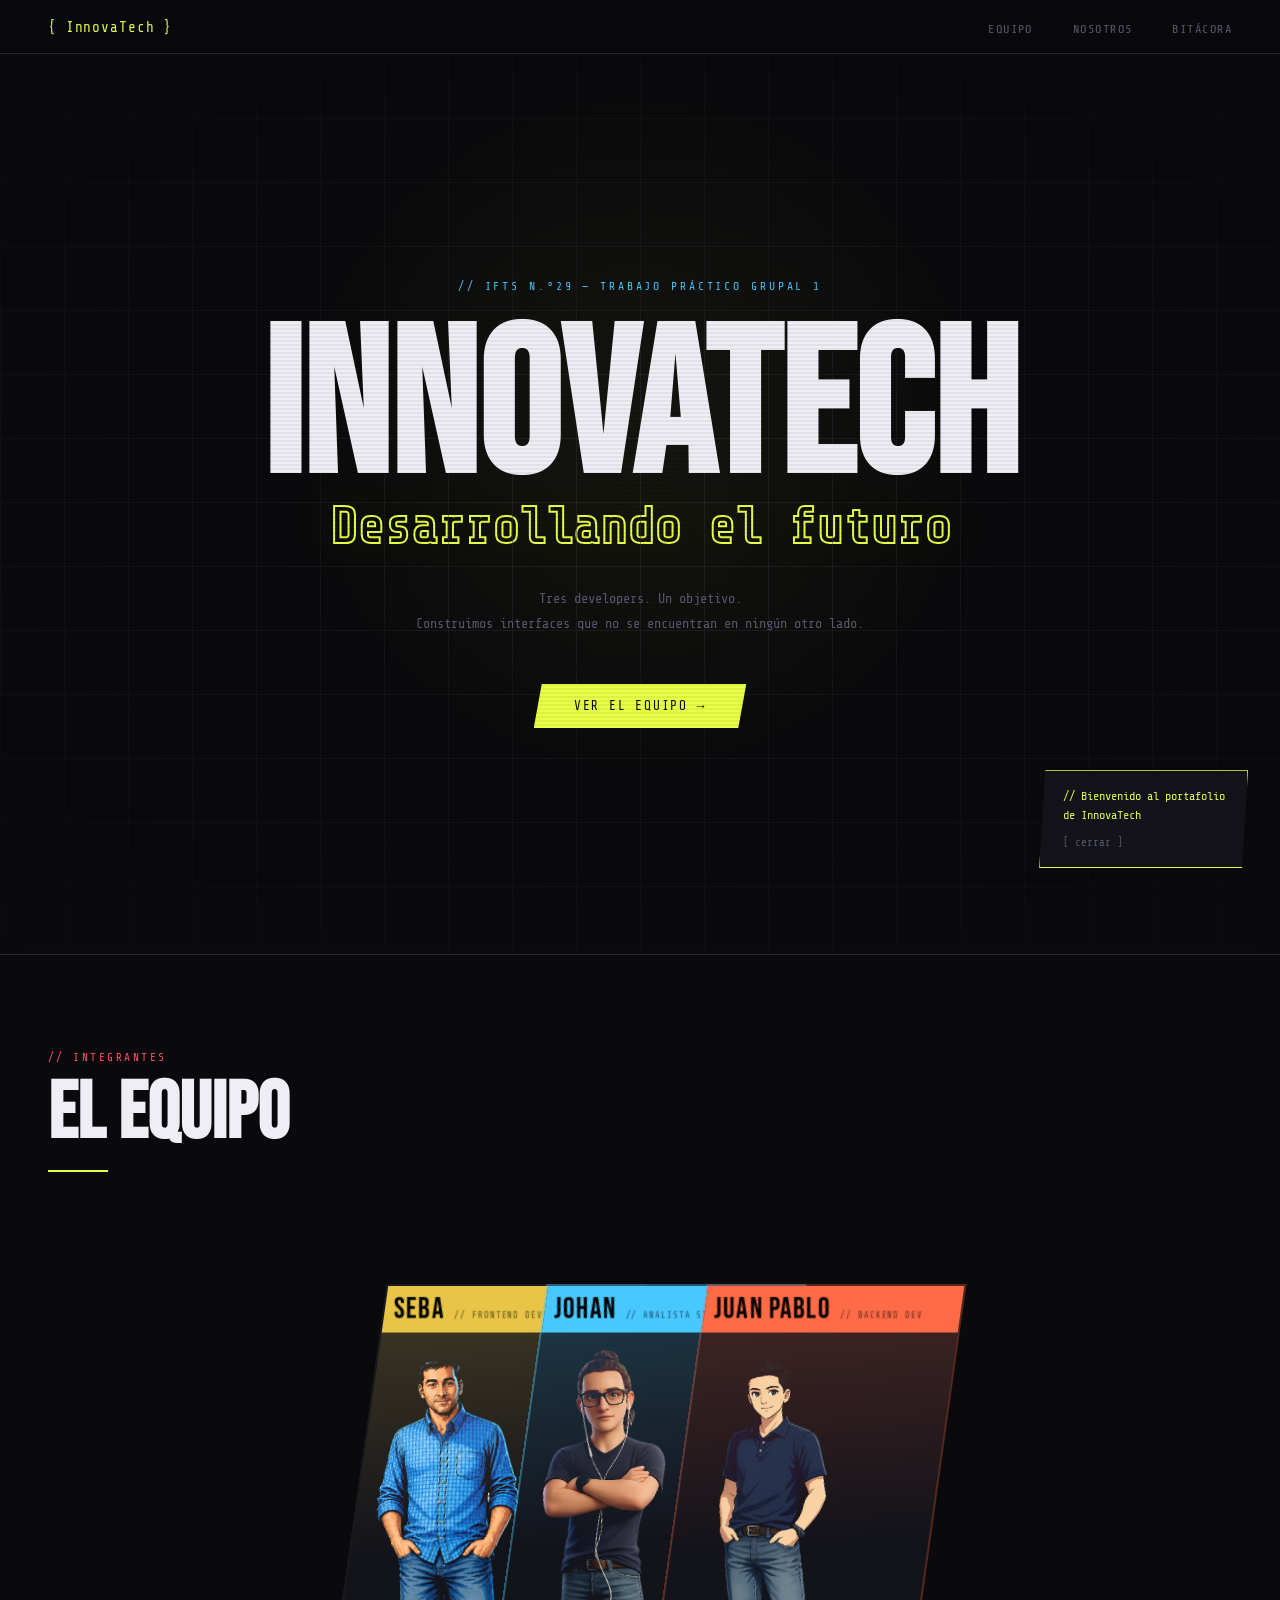
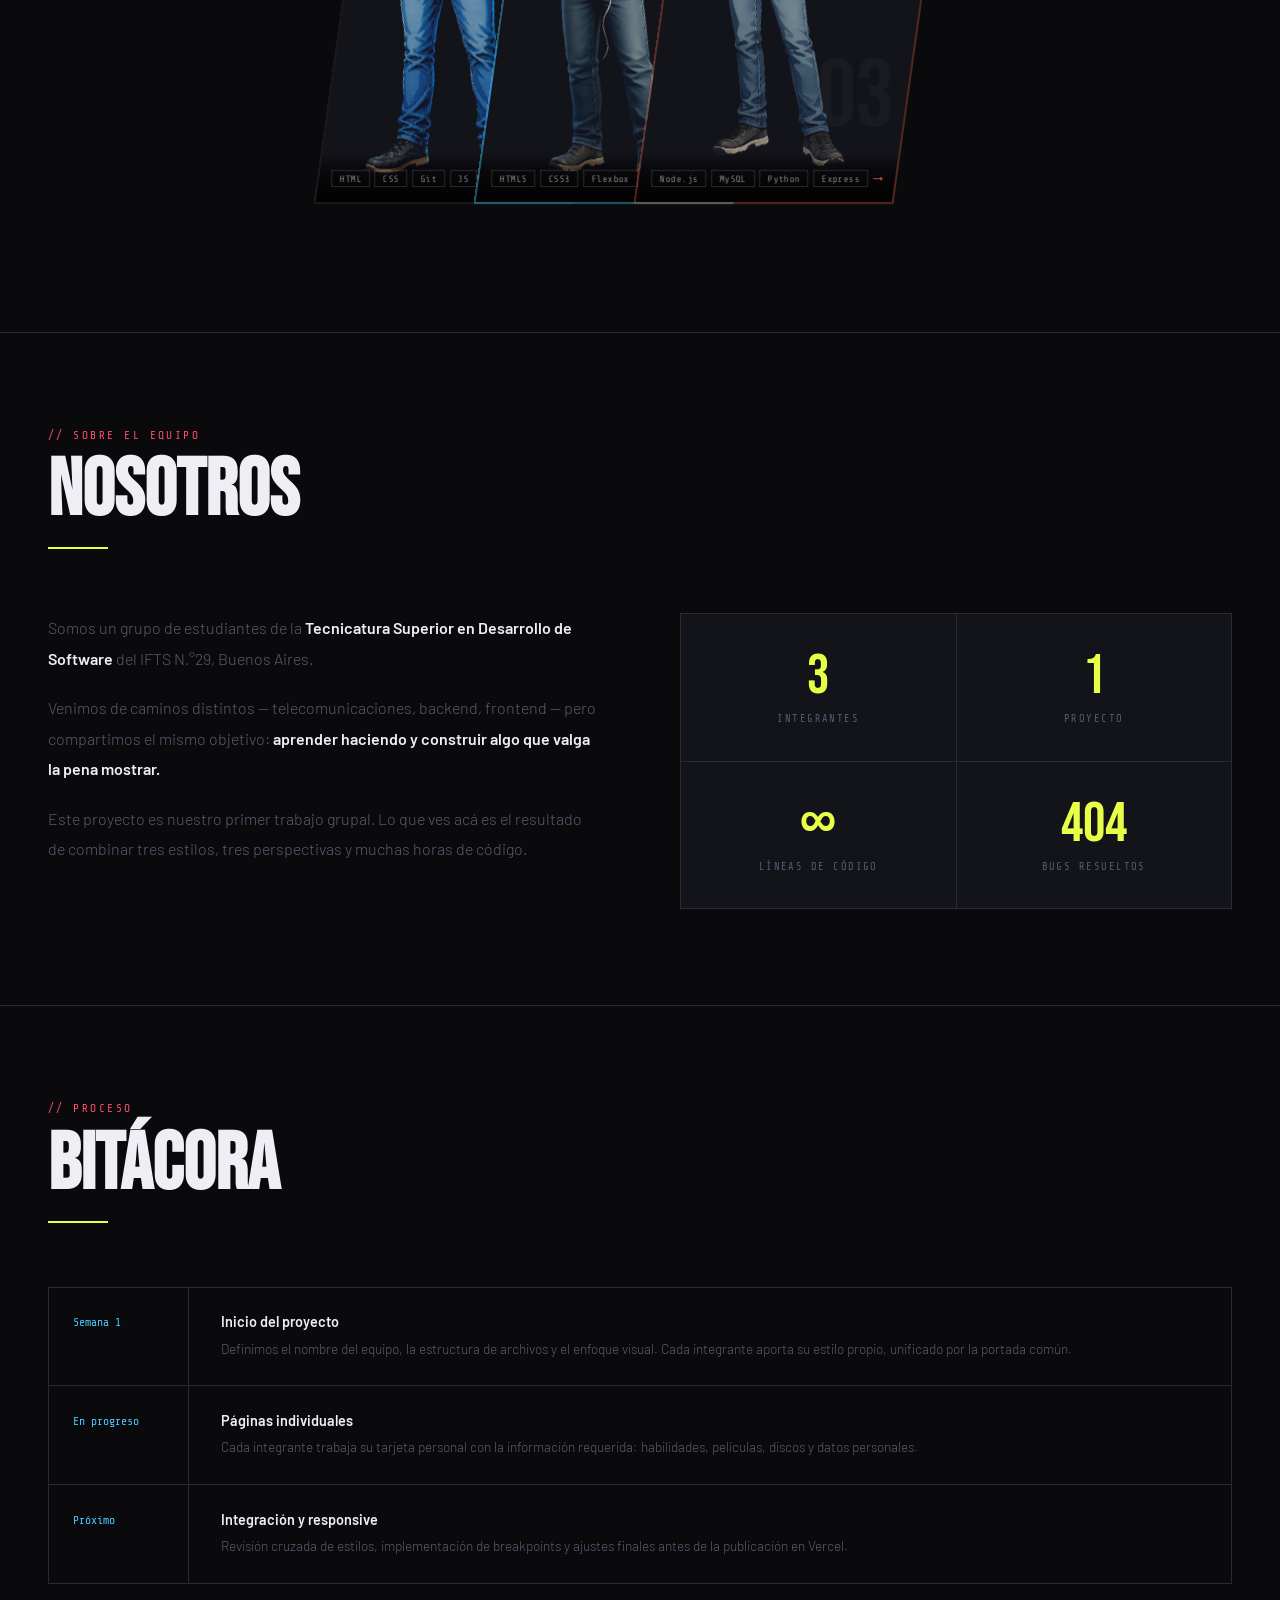
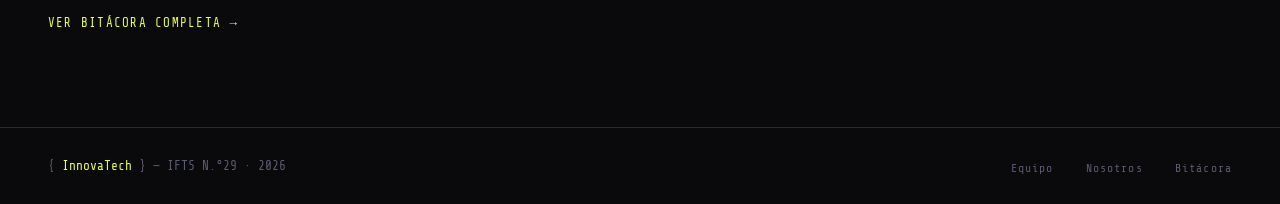
==== juanpablo.html @ 3e9b2678 "Creo otra rama" ====
<!DOCTYPE html>
<html lang="es">
<head>
  <meta charset="UTF-8" />
  <meta name="viewport" content="width=device-width, initial-scale=1.0" />
  <title>InnovaTech — Portafolio Grupal - Juan Pablo</title>
  <link rel="preconnect" href="https://fonts.googleapis.com" />
  <link href="https://fonts.googleapis.com/css2?family=Share+Tech+Mono&family=Bebas+Neue&family=Barlow:wght@300;400;600&display=swap" rel="stylesheet" />
  <link rel="stylesheet" href="css/styles.css" />
</head>
<body>
<nav>
    <span class="nav-logo">{ InnovaTech }</span>
    <ul class="nav-links">
      <li><a href="#equipo">Equipo</a></li>
      <li><a href="#nosotros">Nosotros</a></li>
      <li><a href="#bitacora">Bitácora</a></li>
    </ul>
  </nav>
  <div class="hero">
    <div class="hero-grid"></div>
    <div class="hero-glow"></div>
    <p class="hero-eyebrow">// IFTS N.°29 &mdash; Trabajo Práctico Grupal 1</p>
    <h1 class="hero-title">
      <span class="w1">INNOVATECH</span>
    </h1>
    <h2 class="w2h2">Desarrollando el futuro</h2>
    <p class="hero-sub">
      Tres developers. Un objetivo.<br>
      Construimos interfaces que no se encuentran en ningún otro lado.
    </p>
    <a href="#equipo" class="hero-cta">Ver el equipo →</a>
  </div>
  <section id="equipo">
    <div class="section-wrap">
      <p class="section-label">// integrantes</p>
      <h2 class="section-title">EL EQUIPO</h2>
      <div class="section-divider"></div>

      <div class="cards-stage">

        <!-- SEBA -->
        <a href="seba.html" class="char-card">
          <div class="char-bg"></div>
          <div class="char-banner">
            <span class="char-name">SEBA</span>
            <span class="char-role-badge">// Frontend Dev</span>
          </div>
          <img class="char-avatar" src="img/seba.png" alt="Seba" />
          <span class="char-num">01</span>
          <div class="char-footer">
            <div class="char-tags">
              <span class="char-tag">HTML</span>
              <span class="char-tag">CSS</span>
              <span class="char-tag">Git</span>
              <span class="char-tag">JS</span>
            </div>
            <span class="char-arrow">→</span>
          </div>
        </a>

        <!-- JOHAN -->
        <a href="johan.html" class="char-card">
          <div class="char-bg"></div>
          <div class="char-banner">
            <span class="char-name">JOHAN</span>
            <span class="char-role-badge">// Analista Sistemas</span>
          </div>
          <img class="char-avatar" src="img/johan.png" alt="Johan" />
          <span class="char-num">02</span>
          <div class="char-footer">
            <div class="char-tags">
              <span class="char-tag">HTML5</span>
              <span class="char-tag">CSS3</span>
              <span class="char-tag">Flexbox</span>
              <span class="char-tag">GitHub</span>
            </div>
            <span class="char-arrow">→</span>
          </div>
        </a>

        <!-- JUAN PABLO -->
        <a href="juanpablo.html" class="char-card">
          <div class="char-bg"></div>
          <div class="char-banner">
            <span class="char-name">JUAN PABLO</span>
            <span class="char-role-badge">// Backend Dev</span>
          </div>
          <img class="char-avatar" src="img/juanpablo.png" alt="Juan Pablo" />
          <span class="char-num">03</span>
          <div class="char-footer">
            <div class="char-tags">
              <span class="char-tag">Node.js</span>
              <span class="char-tag">MySQL</span>
              <span class="char-tag">Python</span>
              <span class="char-tag">Express</span>
            </div>
            <span class="char-arrow">→</span>
          </div>
        </a>

      </div>
    </div>
  </section>
  
  <section id="nosotros">
    <div class="section-wrap">
      <p class="section-label">// sobre el equipo</p>
      <h2 class="section-title">NOSOTROS</h2>
      <div class="section-divider"></div>

      <div class="about-grid">
        <div class="about-text">
          <p>Somos un grupo de estudiantes de la <strong>Tecnicatura Superior en Desarrollo de Software</strong> del IFTS N.°29, Buenos Aires.</p>
          <p>Venimos de caminos distintos — telecomunicaciones, backend, frontend — pero compartimos el mismo objetivo: <strong>aprender haciendo y construir algo que valga la pena mostrar.</strong></p>
          <p>Este proyecto es nuestro primer trabajo grupal. Lo que ves acá es el resultado de combinar tres estilos, tres perspectivas y muchas horas de código.</p>
        </div>

        <div class="about-stats">
          <div class="stat">
            <div class="stat-number">3</div>
            <div class="stat-label">Integrantes</div>
          </div>
          <div class="stat">
            <div class="stat-number">1</div>
            <div class="stat-label">Proyecto</div>
          </div>
          <div class="stat">
            <div class="stat-number">∞</div>
            <div class="stat-label">Líneas de código</div>
          </div>
          <div class="stat">
            <div class="stat-number">404</div>
            <div class="stat-label">Bugs resueltos</div>
          </div>
        </div>
      </div>

    </div>
  </section>

  <section id="bitacora">
    <div class="section-wrap">
      <p class="section-label">// proceso</p>
      <h2 class="section-title">BITÁCORA</h2>
      <div class="section-divider"></div>

      <div class="bitacora-list">

        <div class="bita-entry">
          <span class="bita-date">Semana 1</span>
          <div class="bita-content">
            <strong>Inicio del proyecto</strong>
            <p>Definimos el nombre del equipo, la estructura de archivos y el enfoque visual. Cada integrante aporta su estilo propio, unificado por la portada común.</p>
          </div>
        </div>

        <div class="bita-entry">
          <span class="bita-date">En progreso</span>
          <div class="bita-content">
            <strong>Páginas individuales</strong>
            <p>Cada integrante trabaja su tarjeta personal con la información requerida: habilidades, películas, discos y datos personales.</p>
          </div>
        </div>

        <div class="bita-entry">
          <span class="bita-date">Próximo</span>
          <div class="bita-content">
            <strong>Integración y responsive</strong>
            <p>Revisión cruzada de estilos, implementación de breakpoints y ajustes finales antes de la publicación en Vercel.</p>
          </div>
        </div>

      </div>
      <a href="bitacora.html" class="bita-link">Ver bitácora completa →</a>
    </div>
  </section>

  <footer>
    <span class="footer-brand">{ <span>InnovaTech</span> } — IFTS N.°29 · 2026</span>
    <ul class="footer-links">
      <li><a href="#equipo">Equipo</a></li>
      <li><a href="#nosotros">Nosotros</a></li>
      <li><a href="bitacora.html">Bitácora</a></li>
    </ul>
  </footer>

  <div id="toast">
    <span>// Bienvenido al portafolio<br>de InnovaTech</span>
    <span id="toast-close">[ cerrar ]</span>
  </div>

  <script src="js/main.js"></script>
</body>
</html>
---- css/styles.css ----
/* RESET & VARIABLES*/
*, *::before, *::after {
  box-sizing: border-box;
  margin: 0;
  padding: 0;
}

:root {
  --bg:      #0a0a0c;
  --card-bg: #13131a;
  --border:  #2a2a36;
  --accent:  #e8ff47;
  --accent2: #ff4f6d;
  --accent3: #47c8ff;
  --text:    #eeeef4;
  --muted:   #5a5a70;
  --mono:    'Share Tech Mono', monospace;
  --display: 'Bebas Neue', sans-serif;
  --body:    'Barlow', sans-serif;
  --c1: #e8c547;
  --c2: #47c8ff;
  --c3: #ff6b47;
}

html {
  scroll-behavior: smooth;
}

body {
  background: var(--bg);
  color: var(--text);
  font-family: var(--body);
  overflow-x: hidden;
}

body::after {
  content: '';
  position: fixed;
  inset: 0;
  background: repeating-linear-gradient(
    0deg,
    transparent,
    transparent 2px,
    rgba(0,0,0,0.05) 2px,
    rgba(0,0,0,0.05) 4px
  );
  pointer-events: none;
  z-index: 999;
}

.w2h2{
    color: transparent;
    -webkit-text-stroke: 2px var(--accent);
    font-family: var(--mono);
    display: block;
    font-size: 50px;
    text-shadow: 0 0 60px rgba(232,255,71,0.15);
    margin-bottom: 2rem;;
}

nav {
  position: sticky;
  top: 0;
  z-index: 100;
  background: rgba(10,10,12,0.93);
  backdrop-filter: blur(16px);
  border-bottom: 1px solid var(--border);
  padding: 0 3rem;
  display: flex;
  align-items: center;
  justify-content: space-between;
  height: 54px;
}

.nav-logo {
  font-family: var(--mono);
  font-size: 0.9rem;
  color: var(--accent);
  letter-spacing: 0.06em;
}

.nav-links {
  display: flex;
  gap: 2.5rem;
  list-style: none;
}

.nav-links a {
  font-family: var(--mono);
  font-size: 0.75rem;
  color: var(--muted);
  text-decoration: none;
  letter-spacing: 0.12em;
  text-transform: uppercase;
  transition: color 0.2s;
}

.nav-links a:hover {
  color: var(--accent);
}

.hero {
  position: relative;
  min-height: 100vh;
  display: flex;
  flex-direction: column;
  align-items: center;
  justify-content: center;
  text-align: center;
  padding: 4rem 2rem;
  overflow: hidden;
}

.hero-grid {
  position: absolute;
  inset: 0;
  background-image:
    linear-gradient(rgba(42,42,54,0.5) 1px, transparent 1px),
    linear-gradient(90deg, rgba(42,42,54,0.5) 1px, transparent 1px);
  background-size: 64px 64px;
  mask-image: radial-gradient(ellipse 80% 70% at 50% 50%, black, transparent);
}

.hero-glow {
  position: absolute;
  width: 700px;
  height: 700px;
  border-radius: 50%;
  background: radial-gradient(circle, rgba(232,255,71,0.05) 0%, transparent 70%);
  top: 50%;
  left: 50%;
  transform: translate(-50%, -60%);
  pointer-events: none;
}

.hero-eyebrow {
  font-family: var(--mono);
  font-size: 0.72rem;
  color: var(--accent3);
  letter-spacing: 0.25em;
  text-transform: uppercase;
  margin-bottom: 2rem;
  opacity: 0;
  animation: fadeUp 0.6s ease forwards 0.2s;
  position: relative;
}

.hero-title {
  font-family: var(--display);
  font-size: clamp(5rem, 16vw, 13rem);
  line-height: 0.85;
  opacity: 0;
  animation: fadeUp 0.7s ease forwards 0.4s;
  position: relative;
}

.hero-title .w1 {
  color: var(--text);
  display: block;
}

.hero-title .w2 {
  color: transparent;
  -webkit-text-stroke: 2px var(--accent);
  display: block;
  text-shadow: 0 0 60px rgba(232,255,71,0.15);
}

.hero-sub {
  font-family: var(--mono);
  font-size: 0.85rem;
  color: var(--muted);
  line-height: 1.8;
  max-width: 460px;
  margin-bottom: 3rem;
  opacity: 0;
  animation: fadeUp 0.7s ease forwards 0.6s;
  position: relative;
}

.hero-cta {
  display: inline-block;
  font-family: var(--mono);
  font-size: 0.8rem;
  letter-spacing: 0.14em;
  text-transform: uppercase;
  color: var(--bg);
  background: var(--accent);
  padding: 0.9rem 2.5rem;
  text-decoration: none;
  clip-path: polygon(8px 0%, 100% 0%, calc(100% - 8px) 100%, 0% 100%);
  transition: box-shadow 0.2s, transform 0.2s;
  opacity: 0;
  animation: fadeUp 0.7s ease forwards 0.8s;
  position: relative;
}

.hero-cta:hover {
  box-shadow: 0 0 32px rgba(232,255,71,0.4);
  transform: translateY(-2px);
}

@keyframes fadeUp {
  from {
    opacity: 0;
    transform: translateY(24px);
  }
  to {
    opacity: 1;
    transform: translateY(0);
  }
}


#equipo {
  border-top: 1px solid var(--border);
}

.section-wrap {
  max-width: 1300px;
  margin: 0 auto;
  padding: 6rem 3rem;
}

.section-label {
  font-family: var(--mono);
  font-size: 0.7rem;
  color: var(--accent2);
  letter-spacing: 0.22em;
  text-transform: uppercase;
  margin-bottom: 0.6rem;
}

.section-title {
  font-family: var(--display);
  font-size: clamp(2.8rem, 7vw, 5rem);
  color: var(--text);
  line-height: 1;
  margin-bottom: 1rem;
}

.section-divider {
  width: 60px;
  height: 2px;
  background: var(--accent);
  margin-bottom: 4rem;
}

#equipo {
  border-top: 1px solid var(--border);
}

.cards-stage {
  display: flex;
  justify-content: center;
  align-items: flex-end;
  position: relative;
  padding: 3rem 0 2rem;
  margin: 0 -2rem;
}

.char-card {
  position: relative;
  width: 260px;
  height: 520px;
  flex-shrink: 0;
  text-decoration: none;
  color: inherit;
  cursor: pointer;
  overflow: hidden;
  border: 2px solid rgba(255,255,255,0.06);
  transform-style: preserve-3d;
  transition:
    transform 0.35s cubic-bezier(.22,1,.36,1),
    border-color 0.3s,
    box-shadow 0.35s;
}

.char-card::before {
  content: '';
  position: absolute;
  inset: 0;
  background: linear-gradient(175deg, var(--char-color) 0%, transparent 50%);
  opacity: 0.22;
  transition: opacity 0.3s;
  z-index: 0;
}

.char-card:hover::before {
  opacity: 0.4;
}

.char-bg {
  position: absolute;
  inset: 0;
  background: var(--card-bg);
  z-index: -1;
}

.char-card:nth-child(1) {
  --char-color: var(--c1);
  transform: skewX(-8deg) translateX(40px);
  z-index: 1;
  margin-right: -60px;
}

.char-card:nth-child(2) {
  --char-color: var(--c2);
  transform: skewX(-8deg) translateX(0px);
  z-index: 2;
  margin-right: -60px;
  border-color: rgba(71,200,255,0.4);
}

.char-card:nth-child(3) {
  --char-color: var(--c3);
  transform: skewX(-8deg) translateX(-40px);
  z-index: 3;
  border-color: rgba(255,107,71,0.3);
}

.char-card:hover {
  transform: skewX(-2deg) translateY(-24px) scale(1.04) !important;
  z-index: 10 !important;
}

.char-card:nth-child(1):hover {
  border-color: var(--c1);
  box-shadow: 0 0 0 1px var(--c1), 0 24px 60px rgba(232,197,71,0.25);
}

.char-card:nth-child(2):hover {
  border-color: var(--c2);
  box-shadow: 0 0 0 1px var(--c2), 0 24px 60px rgba(71,200,255,0.25);
}

.char-card:nth-child(3):hover {
  border-color: var(--c3);
  box-shadow: 0 0 0 1px var(--c3), 0 24px 60px rgba(255,107,71,0.25);
}

.char-banner {
  position: absolute;
  top: 0;
  left: -10px;
  right: -10px;
  padding: 0.65rem 1.2rem 0.5rem;
  background: var(--char-color);
  z-index: 4;
  display: flex;
  align-items: baseline;
  gap: 0.6rem;
  transform: skewX(8deg);
}

.char-name {
  font-family: var(--display);
  font-size: 1.8rem;
  color: #000;
  letter-spacing: 0.04em;
  line-height: 1;
}

.char-role-badge {
  font-family: var(--mono);
  font-size: 0.56rem;
  color: rgba(0,0,0,0.6);
  letter-spacing: 0.1em;
  text-transform: uppercase;
}

.char-avatar {
  position: absolute;
  bottom: 0;
  left: 50%;
  transform: translateX(-50%) skewX(8deg);
  height: 90%;
  width: auto;
  object-fit: contain;
  object-position: bottom;
  z-index: 2;
  mix-blend-mode: lighten;
  transition: transform 0.35s cubic-bezier(.22,1,.36,1);
  transform-origin: bottom center;
}

.char-card:hover .char-avatar {
  transform: translateX(-50%) skewX(8deg) scale(1.05) translateY(-8px);
}

.char-footer {
  position: absolute;
  bottom: 0;
  left: -10px;
  right: -10px;
  padding: 1rem 1.4rem 0.9rem;
  background: linear-gradient(to top, rgba(0,0,0,0.97) 0%, rgba(0,0,0,0.5) 70%, transparent 100%);
  z-index: 4;
  display: flex;
  align-items: center;
  justify-content: space-between;
  transform: skewX(8deg);
}

.char-tags {
  display: flex;
  flex-wrap: wrap;
  gap: 0.3rem;
}

.char-tag {
  font-family: var(--mono);
  font-size: 0.58rem;
  padding: 0.15rem 0.45rem;
  border: 1px solid rgba(255,255,255,0.15);
  color: rgba(255,255,255,0.5);
  letter-spacing: 0.05em;
}

.char-arrow {
  font-family: var(--mono);
  font-size: 1rem;
  color: var(--char-color);
  transition: transform 0.2s;
}

.char-card:hover .char-arrow {
  transform: translateX(4px);
}

.char-num {
  position: absolute;
  bottom: 3.5rem;
  right: 0.8rem;
  font-family: var(--display);
  font-size: 6rem;
  color: rgba(255,255,255,0.03);
  line-height: 1;
  z-index: 1;
  user-select: none;
  transform: skewX(8deg);
} 

#nosotros {
  border-top: 1px solid var(--border);
}

.about-grid {
  display: grid;
  grid-template-columns: 1fr 1fr;
  gap: 5rem;
  align-items: start;
}

.about-text p {
  font-size: 1rem;
  color: var(--muted);
  line-height: 1.9;
  margin-bottom: 1.2rem;
  font-weight: 300;
}

.about-text p strong {
  color: var(--text);
  font-weight: 600;
}

.about-stats {
  display: grid;
  grid-template-columns: 1fr 1fr;
  gap: 1px;
  background: var(--border);
  border: 1px solid var(--border);
}

.stat {
  background: var(--card-bg);
  padding: 2.2rem;
  text-align: center;
}

.stat-number {
  font-family: var(--display);
  font-size: 3.5rem;
  color: var(--accent);
  line-height: 1;
  margin-bottom: 0.5rem;
}

.stat-label {
  font-family: var(--mono);
  font-size: 0.65rem;
  color: var(--muted);
  letter-spacing: 0.14em;
  text-transform: uppercase;
}

#bitacora {
  border-top: 1px solid var(--border);
}

.bitacora-list {
  display: flex;
  flex-direction: column;
  border: 1px solid var(--border);
}

.bita-entry {
  display: grid;
  grid-template-columns: 140px 1fr;
  border-bottom: 1px solid var(--border);
  transition: background 0.2s;
}

.bita-entry:last-child {
  border-bottom: none;
}

.bita-entry:hover {
  background: var(--card-bg);
}

.bita-date {
  font-family: var(--mono);
  font-size: 0.72rem;
  color: var(--accent3);
  padding: 1.8rem 1.5rem;
  border-right: 1px solid var(--border);
}

.bita-content {
  padding: 1.6rem 2rem;
}

.bita-content strong {
  display: block;
  color: var(--text);
  font-size: 0.9rem;
  margin-bottom: 0.4rem;
  font-weight: 600;
}

.bita-content p {
  color: var(--muted);
  font-size: 0.85rem;
  line-height: 1.7;
  font-weight: 300;
}

.bita-link {
  display: inline-flex;
  align-items: center;
  gap: 0.5rem;
  margin-top: 2rem;
  font-family: var(--mono);
  font-size: 0.78rem;
  letter-spacing: 0.1em;
  text-transform: uppercase;
  color: var(--accent);
  text-decoration: none;
  transition: gap 0.2s;
}

.bita-link:hover {
  gap: 0.9rem;
}

footer {
  border-top: 1px solid var(--border);
  padding: 1.8rem 3rem;
  display: flex;
  align-items: center;
  justify-content: space-between;
}

.footer-brand {
  font-family: var(--mono);
  font-size: 0.8rem;
  color: var(--muted);
}

.footer-brand span {
  color: var(--accent);
}

.footer-links {
  display: flex;
  gap: 2rem;
  list-style: none;
}

.footer-links a {
  font-family: var(--mono);
  font-size: 0.72rem;
  color: var(--muted);
  text-decoration: none;
  letter-spacing: 0.1em;
  transition: color 0.2s;
}

.footer-links a:hover {
  color: var(--accent);
}

#toast {
  position: fixed;
  bottom: 2rem;
  right: 2rem;
  background: var(--card-bg);
  border: 1px solid var(--accent);
  padding: 1rem 1.4rem;
  font-family: var(--mono);
  font-size: 0.75rem;
  color: var(--accent);
  z-index: 500;
  max-width: 260px;
  line-height: 1.6;
  transform: translateY(20px);
  opacity: 0;
  transition: transform 0.4s ease, opacity 0.4s ease;
  clip-path: polygon(6px 0%, 100% 0%, calc(100% - 6px) 100%, 0% 100%);
}

#toast.visible {
  transform: translateY(0);
  opacity: 1;
}

#toast-close {
  display: block;
  margin-top: 0.5rem;
  color: var(--muted);
  font-size: 0.68rem;
  cursor: pointer;
}

@media (max-width: 900px) {
  .cards-stage {
    flex-direction: column;
    align-items: center;
    gap: 1.5rem;
    padding: 1rem 0;
    margin: 0;
  }

  .char-card {
    width: 100%;
    max-width: 320px;
    height: 420px;
    margin: 0 !important;
  }

  .char-card:nth-child(1),
  .char-card:nth-child(2),
  .char-card:nth-child(3) {
    transform: none !important;
  }

  .char-banner,
  .char-footer,
  .char-num {
    transform: none !important;
  }

  .char-avatar {
    transform: translateX(-50%) !important;
  }

  .char-card:hover {
    transform: translateY(-8px) !important;
  }

  .about-grid {
    grid-template-columns: 1fr;
    gap: 2.5rem;
  }

  .section-wrap {
    padding: 4rem 1.5rem;
  }

  nav {
    padding: 0 1.5rem;
  }
}

@media (max-width: 400px) {
  .nav-links {
    display: none;
  }

  .hero-title {
    font-size: 4rem;
  }

  .about-stats {
    grid-template-columns: 1fr;
  }

  footer {
    flex-direction: column;
    gap: 1rem;
    text-align: center;
  }

  .bita-entry {
    grid-template-columns: 1fr;
  }

  .bita-date {
    border-right: none;
    border-bottom: 1px solid var(--border);
  }
}
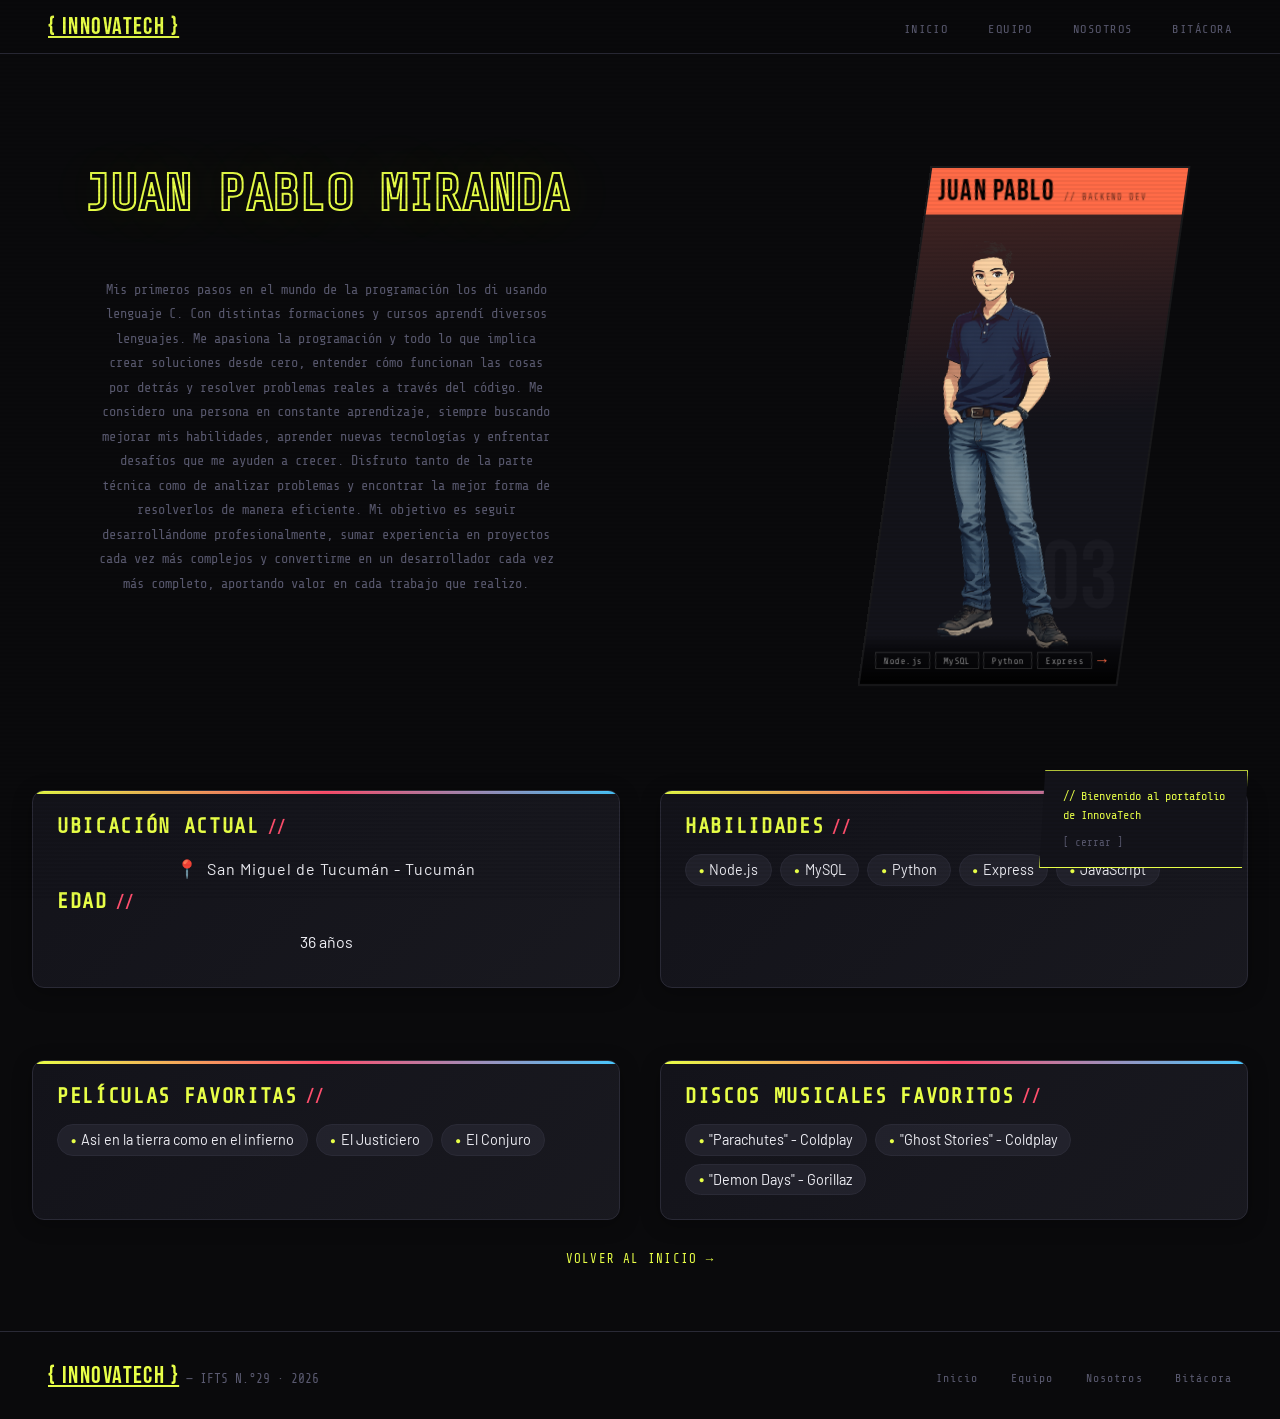
==== commit 8f3f32c2: "Se agregan vistas de las tarjetas personales, se coloca boton hamburguesa para dispositivos con reso" ====
--- a/juanpablo.html
+++ b/juanpablo.html
@@ -11,77 +11,25 @@
 </head>
 <body>
 <nav>
-    <span class="nav-logo">{ InnovaTech }</span>
+    <span><a href="/index.html" class="nav-logo">{ InnovaTech }</a></span>
+    <button class="nav-toggle">☰</button>
     <ul class="nav-links">
-      <li><a href="#equipo">Equipo</a></li>
-      <li><a href="#nosotros">Nosotros</a></li>
-      <li><a href="#bitacora">Bitácora</a></li>
+      <li><a href="/index.html">Inicio</a></li>
+      <li><a href="/index.html#equipo">Equipo</a></li>
+      <li><a href="/index.html#nosotros">Nosotros</a></li>
+      <li><a href="/bitacora.html">Bitácora</a></li>
     </ul>
   </nav>
   <div class="hero">
-    <div class="hero-grid"></div>
-    <div class="hero-glow"></div>
-    <p class="hero-eyebrow">// IFTS N.°29 &mdash; Trabajo Práctico Grupal 1</p>
-    <h1 class="hero-title">
-      <span class="w1">INNOVATECH</span>
-    </h1>
-    <h2 class="w2h2">Desarrollando el futuro</h2>
-    <p class="hero-sub">
-      Tres developers. Un objetivo.<br>
-      Construimos interfaces que no se encuentran en ningún otro lado.
-    </p>
-    <a href="#equipo" class="hero-cta">Ver el equipo →</a>
-  </div>
-  <section id="equipo">
-    <div class="section-wrap">
-      <p class="section-label">// integrantes</p>
-      <h2 class="section-title">EL EQUIPO</h2>
-      <div class="section-divider"></div>
-
+    <div class="hero-columnas-grid">
+      <div class="personal-info">
+        <h2 class="w2h2-sub">JUAN PABLO MIRANDA</h2>
+        <p class="hero-sub">
+          Mis primeros pasos en el mundo de la programación los di usando lenguaje C. Con distintas formaciones y cursos aprendí diversos lenguajes. Me apasiona la programación y todo lo que implica crear soluciones desde cero, entender cómo funcionan las cosas por detrás y resolver problemas reales a través del código. Me considero una persona en constante aprendizaje, siempre buscando mejorar mis habilidades, aprender nuevas tecnologías y enfrentar desafíos que me ayuden a crecer. Disfruto tanto de la parte técnica como de analizar problemas y encontrar la mejor forma de resolverlos de manera eficiente. Mi objetivo es seguir desarrollándome profesionalmente, sumar experiencia en proyectos cada vez más complejos y convertirme en un desarrollador cada vez más completo, aportando valor en cada trabajo que realizo.
+        </p>
+      </div>
       <div class="cards-stage">
-
-        <!-- SEBA -->
-        <a href="seba.html" class="char-card">
-          <div class="char-bg"></div>
-          <div class="char-banner">
-            <span class="char-name">SEBA</span>
-            <span class="char-role-badge">// Frontend Dev</span>
-          </div>
-          <img class="char-avatar" src="img/seba.png" alt="Seba" />
-          <span class="char-num">01</span>
-          <div class="char-footer">
-            <div class="char-tags">
-              <span class="char-tag">HTML</span>
-              <span class="char-tag">CSS</span>
-              <span class="char-tag">Git</span>
-              <span class="char-tag">JS</span>
-            </div>
-            <span class="char-arrow">→</span>
-          </div>
-        </a>
-
-        <!-- JOHAN -->
-        <a href="johan.html" class="char-card">
-          <div class="char-bg"></div>
-          <div class="char-banner">
-            <span class="char-name">JOHAN</span>
-            <span class="char-role-badge">// Analista Sistemas</span>
-          </div>
-          <img class="char-avatar" src="img/johan.png" alt="Johan" />
-          <span class="char-num">02</span>
-          <div class="char-footer">
-            <div class="char-tags">
-              <span class="char-tag">HTML5</span>
-              <span class="char-tag">CSS3</span>
-              <span class="char-tag">Flexbox</span>
-              <span class="char-tag">GitHub</span>
-            </div>
-            <span class="char-arrow">→</span>
-          </div>
-        </a>
-
-        <!-- JUAN PABLO -->
-        <a href="juanpablo.html" class="char-card">
+        <div class="char-card personal-card-jp">
           <div class="char-bg"></div>
           <div class="char-banner">
             <span class="char-name">JUAN PABLO</span>
@@ -98,91 +46,51 @@
             </div>
             <span class="char-arrow">→</span>
           </div>
-        </a>
-
+        </div>
+      </div>
+      
+      <div class="info-section">
+        <h3>Ubicación Actual</h3>
+        <p class="info-text nav-logo location-title">San Miguel de Tucumán - Tucumán</p>
+        <h3>Edad</h3>
+        <p class="info-text">36 años</p>
+      </div>
+      <div class="info-section">
+        <h3 class="skills-title">Habilidades</h3>
+        <ul>
+          <li>Node.js</li>
+          <li>MySQL</li>
+          <li>Python</li>
+          <li>Express</li>
+          <li>JavaScript</li>
+        </ul>
+      </div>
+      <div class="info-section">
+        <h3 class="movies-title">Películas Favoritas</h3>
+        <ul>
+          <li>Asi en la tierra como en el infierno</li>
+          <li>El Justiciero</li>
+          <li>El Conjuro</li>
+        </ul>
+      </div>
+      <div class="info-section">
+        <h3 class="music-title">Discos Musicales Favoritos</h3>
+        <ul>
+          <li>"Parachutes" - Coldplay</li>
+          <li>"Ghost Stories" - Coldplay</li>
+          <li>"Demon Days" - Gorillaz</li>
+        </ul>
       </div>
     </div>
-  </section>
-  
-  <section id="nosotros">
-    <div class="section-wrap">
-      <p class="section-label">// sobre el equipo</p>
-      <h2 class="section-title">NOSOTROS</h2>
-      <div class="section-divider"></div>
-
-      <div class="about-grid">
-        <div class="about-text">
-          <p>Somos un grupo de estudiantes de la <strong>Tecnicatura Superior en Desarrollo de Software</strong> del IFTS N.°29, Buenos Aires.</p>
-          <p>Venimos de caminos distintos — telecomunicaciones, backend, frontend — pero compartimos el mismo objetivo: <strong>aprender haciendo y construir algo que valga la pena mostrar.</strong></p>
-          <p>Este proyecto es nuestro primer trabajo grupal. Lo que ves acá es el resultado de combinar tres estilos, tres perspectivas y muchas horas de código.</p>
-        </div>
-
-        <div class="about-stats">
-          <div class="stat">
-            <div class="stat-number">3</div>
-            <div class="stat-label">Integrantes</div>
-          </div>
-          <div class="stat">
-            <div class="stat-number">1</div>
-            <div class="stat-label">Proyecto</div>
-          </div>
-          <div class="stat">
-            <div class="stat-number">∞</div>
-            <div class="stat-label">Líneas de código</div>
-          </div>
-          <div class="stat">
-            <div class="stat-number">404</div>
-            <div class="stat-label">Bugs resueltos</div>
-          </div>
-        </div>
-      </div>
-
-    </div>
-  </section>
-
-  <section id="bitacora">
-    <div class="section-wrap">
-      <p class="section-label">// proceso</p>
-      <h2 class="section-title">BITÁCORA</h2>
-      <div class="section-divider"></div>
-
-      <div class="bitacora-list">
-
-        <div class="bita-entry">
-          <span class="bita-date">Semana 1</span>
-          <div class="bita-content">
-            <strong>Inicio del proyecto</strong>
-            <p>Definimos el nombre del equipo, la estructura de archivos y el enfoque visual. Cada integrante aporta su estilo propio, unificado por la portada común.</p>
-          </div>
-        </div>
-
-        <div class="bita-entry">
-          <span class="bita-date">En progreso</span>
-          <div class="bita-content">
-            <strong>Páginas individuales</strong>
-            <p>Cada integrante trabaja su tarjeta personal con la información requerida: habilidades, películas, discos y datos personales.</p>
-          </div>
-        </div>
-
-        <div class="bita-entry">
-          <span class="bita-date">Próximo</span>
-          <div class="bita-content">
-            <strong>Integración y responsive</strong>
-            <p>Revisión cruzada de estilos, implementación de breakpoints y ajustes finales antes de la publicación en Vercel.</p>
-          </div>
-        </div>
-
-      </div>
-      <a href="bitacora.html" class="bita-link">Ver bitácora completa →</a>
-    </div>
-  </section>
-
+    <a href="index.html" class="bita-link">Volver al inicio →</a>
+  </div>
   <footer>
-    <span class="footer-brand">{ <span>InnovaTech</span> } — IFTS N.°29 · 2026</span>
+    <span class="footer-brand"><span><a href="/index.html" class="nav-logo">{ InnovaTech }</a></span> — IFTS N.°29 · 2026</span>
     <ul class="footer-links">
-      <li><a href="#equipo">Equipo</a></li>
-      <li><a href="#nosotros">Nosotros</a></li>
-      <li><a href="bitacora.html">Bitácora</a></li>
+      <li><a href="/index.html">Inicio</a></li>
+      <li><a href="/index.html#equipo">Equipo</a></li>
+      <li><a href="/index.html#nosotros">Nosotros</a></li>
+      <li><a href="/bitacora.html">Bitácora</a></li>
     </ul>
   </footer>
 
--- a/css/styles.css
+++ b/css/styles.css
@@ -58,6 +58,17 @@
     margin-bottom: 2rem;;
 }
 
+.w2h2-sub{
+    color: transparent;
+    -webkit-text-stroke: 2px var(--accent);
+    font-family: var(--mono);
+    display: block;
+    font-size: 50px;
+    text-shadow: 0 0 60px rgba(232,255,71,0.15);
+    margin-bottom: 2rem;
+    margin-top: 3rem;
+}
+
 nav {
   position: sticky;
   top: 0;
@@ -73,8 +84,8 @@
 }
 
 .nav-logo {
-  font-family: var(--mono);
-  font-size: 0.9rem;
+  font-family: var(--display);
+  font-size: 1.5rem;
   color: var(--accent);
   letter-spacing: 0.06em;
 }
@@ -97,6 +108,15 @@
 
 .nav-links a:hover {
   color: var(--accent);
+}
+
+.nav-toggle {
+  display: none;
+  background: none;
+  border: none;
+  font-size: 1.5rem;
+  color: var(--accent);
+  cursor: pointer;
 }
 
 .hero {
@@ -602,6 +622,9 @@
   color: var(--accent);
 }
 
+
+
+
 #toast {
   position: fixed;
   bottom: 2rem;
@@ -612,18 +635,20 @@
   font-family: var(--mono);
   font-size: 0.75rem;
   color: var(--accent);
-  z-index: 500;
+  z-index: 50;
   max-width: 260px;
   line-height: 1.6;
   transform: translateY(20px);
   opacity: 0;
   transition: transform 0.4s ease, opacity 0.4s ease;
   clip-path: polygon(6px 0%, 100% 0%, calc(100% - 6px) 100%, 0% 100%);
+  pointer-events: none;
 }
 
 #toast.visible {
   transform: translateY(0);
   opacity: 1;
+  pointer-events: auto;
 }
 
 #toast-close {
@@ -684,9 +709,27 @@
   }
 }
 
+
+
+
 @media (max-width: 400px) {
   .nav-links {
+    position: absolute;
+    top: 54px;
+    left: 0;
+    right: 0;
+    background: var(--card-bg);
+    flex-direction: column;
+    padding: 1rem;
     display: none;
+  }
+
+  .nav-links.nav-open {
+    display: flex;
+  }
+
+  .nav-toggle {
+    display: block;
   }
 
   .hero-title {
@@ -711,4 +754,224 @@
     border-right: none;
     border-bottom: 1px solid var(--border);
   }
-}+}
+
+
+
+
+
+/* Vista Tarjetas personales*/
+
+.personal-info{
+    display: flex;
+    flex-direction: column;
+    align-items: center;
+    gap: 1.5rem;
+}
+.hero-columnas-grid{
+    display: grid;
+    grid-template-columns: 1fr 1fr;
+    gap: 2rem;
+}
+
+.info-section {
+  margin-top: 2rem;
+  padding: 1.5rem;
+  background: linear-gradient(135deg, var(--card-bg) 0%, rgba(26,26,33,0.95) 100%);
+  border: 1px solid var(--border);
+  border-radius: 12px;
+  box-shadow: 0 4px 20px rgba(0,0,0,0.3);
+  max-width: 600px;
+  position: relative;
+  overflow: hidden;
+}
+
+.info-section::before {
+  content: '';
+  position: absolute;
+  top: 0;
+  left: 0;
+  right: 0;
+  height: 3px;
+  background: linear-gradient(90deg, var(--accent), var(--accent2), var(--accent3));
+}
+
+.info-section h3 {
+  color: var(--accent);
+  font-family: var(--mono);
+  font-size: 1.3rem;
+  margin-bottom: 1rem;
+  text-transform: uppercase;
+  letter-spacing: 0.08em;
+  position: relative;
+  display: flex;
+  align-items: center;
+  gap: 0.5rem;
+}
+
+.info-section h3::after {
+  content: '//';
+  color: var(--accent2);
+  font-size: 0.9rem;
+}
+
+.location-title::before {
+  content: '📍';
+  margin-right: 0.5rem;
+  font-size: 1.1rem;
+}
+
+.info-section p {
+  color: var(--text);
+  font-family: var(--body);
+  line-height: 1.6;
+  margin-bottom: 0.5rem;
+  font-size: 1rem;
+}
+
+.info-section ul {
+  list-style: none;
+  padding-left: 0;
+  display: flex;
+  flex-wrap: wrap;
+  gap: 0.5rem;
+  margin: 0;
+}
+
+.info-section li {
+  background: rgba(42,42,54,0.6);
+  border: 1px solid var(--border);
+  border-radius: 20px;
+  padding: 0.4rem 0.8rem;
+  font-size: 0.9rem;
+  color: var(--text);
+  font-family: var(--body);
+  transition: all 0.3s ease;
+  position: relative;
+  display: flex;
+  align-items: center;
+  gap: 0.3rem;
+}
+
+.info-section li::before {
+  content: '●';
+  color: var(--accent);
+  font-size: 0.6rem;
+  flex-shrink: 0;
+}
+
+.info-section li:hover {
+  background: rgba(232,255,71,0.1);
+  border-color: var(--accent);
+  transform: translateY(-2px);
+  box-shadow: 0 2px 8px rgba(232,255,71,0.2);
+}
+
+.personal-card-sm {
+  --char-color: var(--c1) !important;
+}
+
+.personal-card-sm:hover {
+  transform: none !important;
+  border-color: var(--c1);
+  box-shadow: 0 0 0 1px var(--c1), 0 24px 60px rgba(255,107,71,0.25);
+}
+
+.personal-card-sm:hover .char-avatar {
+  transform: translateX(-50%) !important;
+}
+
+.personal-card-jm {
+  --char-color: var(--c2) !important;
+}
+
+.personal-card-jm:hover {
+  transform: none !important;
+  border-color: var(--c2);
+  box-shadow: 0 0 0 1px var(--c2), 0 24px 60px rgba(255,107,71,0.25);
+}
+
+.personal-card-jm:hover .char-avatar {
+  transform: translateX(-50%) !important;
+}
+
+.personal-card-jp {
+  --char-color: var(--c3) !important;
+}
+
+.personal-card-jp:hover {
+  transform: none !important;
+  border-color: var(--c3);
+  box-shadow: 0 0 0 1px var(--c3), 0 24px 60px rgba(255,107,71,0.25);
+}
+
+.personal-card-jp:hover .char-avatar {
+  transform: translateX(-50%) !important;
+}
+
+@media (max-width: 400px) {
+  .hero-columnas-grid {
+    grid-template-columns: 1fr;
+    gap: 1rem;
+  }
+  .w2h2-sub {
+    font-size: 1.3rem;
+    margin-top: 1rem;
+    margin-bottom: 1rem;
+  }
+  .info-section {
+    margin-top: 1rem;
+    padding: 0.6rem 0.7rem;
+    border-radius: 6px;
+    max-width: 100%;
+  }
+
+  .info-section h3 {
+    font-size: 0.9rem;
+    margin-bottom: 0.3rem;
+  }
+
+  .info-section p {
+    font-size: 0.8rem;
+    margin-bottom: 0.3rem;
+  }
+
+  .info-section li {
+    font-size: 0.8rem;
+    margin-bottom: 0.3rem;
+    padding-left: 0.7rem;
+  }
+}
+@media (max-width: 900px) {
+  .hero-columnas-grid {
+    grid-template-columns: 1fr;
+    gap: 2rem;
+  }
+  .w2h2-sub {
+    font-size: 2.2rem;
+    margin-top: 1.5rem;
+    margin-bottom: 1rem;
+  }
+  .info-section {
+    margin-top: 1.5rem;
+    padding: 1rem;
+    max-width: 100%;
+  }
+
+  .info-section h3 {
+    font-size: 1.1rem;
+    margin-bottom: 0.5rem;
+  }
+
+  .info-section p, .info-section li {
+    font-size: 0.95rem;
+  }
+}
+
+@media (min-width: 1201px) {
+  .hero-columnas-grid {
+    grid-template-columns: 1fr 1fr;
+    gap: 2.5rem;
+  }
+}
+
